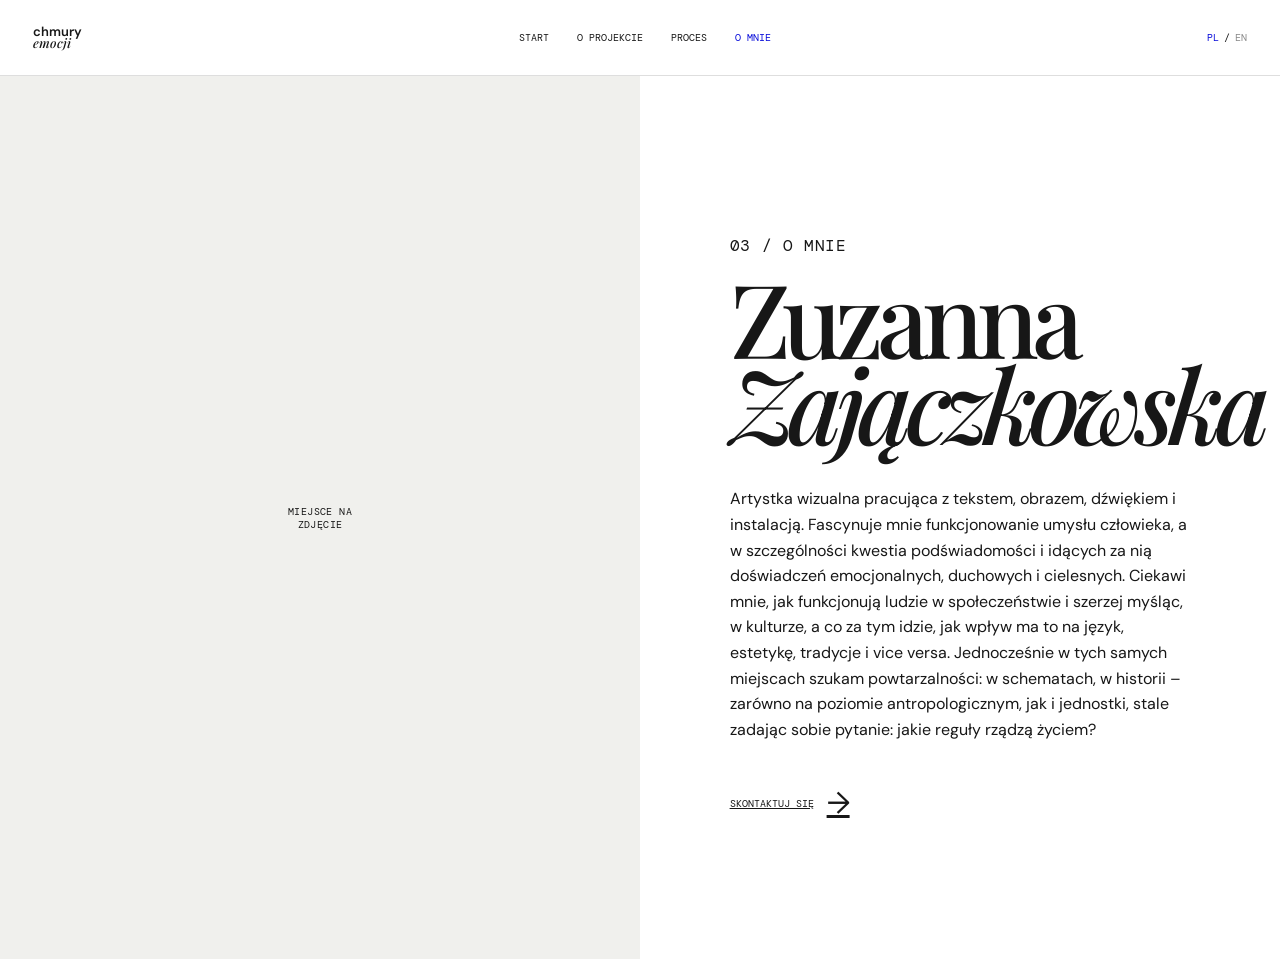
==== o-mnie.html @ e8b68620 "Initial commit" ====
<!doctype html>
<html lang="pl">
  <head>
    <meta charset="UTF-8" />
    <meta name="viewport" content="width=device-width, initial-scale=1.0" />
    <meta name="description" content="O autorce projektu Chmury emocji." />
    <title>O mnie — chmury emocji</title>
    <link rel="preconnect" href="https://fonts.googleapis.com" />
    <link rel="preconnect" href="https://fonts.gstatic.com" crossorigin />
    <link href="https://fonts.googleapis.com/css2?family=DM+Mono:wght@400;500&family=DM+Sans:opsz,wght@9..40,400;9..40,500;9..40,600&family=Playfair+Display:ital,wght@0,500;0,600;1,500&display=swap" rel="stylesheet" />
    <link rel="stylesheet" href="style.css" />
  </head>
  <body data-title-pl="O mnie — chmury emocji" data-title-en="About me — emotional clouds">
    <header class="info-nav"><a class="logo" href="index.html">chmury<br /><em>emocji</em></a><nav><a href="index.html" data-i18n="nav-start">start</a><a href="o-projekcie.html" data-i18n="nav-about">o projekcie</a><a href="proces.html" data-i18n="nav-process">proces</a><a class="active" href="o-mnie.html" data-i18n="nav-me">o mnie</a></nav><div class="language-switch" aria-label="Wybór języka"><button type="button" data-lang="pl">PL</button><span>/</span><button type="button" data-lang="en">EN</button></div></header>
    <main class="about-page">
      <div class="portrait-placeholder"><span class="mono" data-i18n="about-photo">miejsce na<br />zdjęcie</span></div>
      <section class="about-copy"><p class="mono" data-i18n="about-label">03 / o mnie</p><h1 data-i18n="about-name">Zuzanna<br /><em>Zajączkowska</em></h1><p data-i18n="about-description">Artystka wizualna pracująca z tekstem, obrazem, dźwiękiem i instalacją. Fascynuje mnie funkcjonowanie umysłu człowieka, a w szczególności kwestia podświadomości i idących za nią doświadczeń emocjonalnych, duchowych i cielesnych. Ciekawi mnie, jak funkcjonują ludzie w społeczeństwie i szerzej myśląc, w kulturze, a co za tym idzie, jak wpływ ma to na język, estetykę, tradycje i vice versa. Jednocześnie w tych samych miejscach szukam powtarzalności: w schematach, w historii – zarówno na poziomie antropologicznym, jak i jednostki, stale zadając sobie pytanie: jakie reguły rządzą życiem?</p><a class="contact-link" href="mailto:zuzanna.zajaczkowska@o2.pl" data-i18n="contact">skontaktuj się <span aria-hidden="true">→</span></a></section>
    </main>
    <script src="language.js"></script>
  </body>
</html>
---- style.css ----
:root {
  --ink: #171717;
  --paper: #fff;
  --blue: #080cda;
  --line: #dedede;
  --soft: #f6f6f3;
}

* { box-sizing: border-box; }

html, body {
  min-height: 100%;
  margin: 0;
  background: var(--paper);
  color: var(--ink);
  font-family: 'DM Sans', Arial, sans-serif;
}

button { font: inherit; }

.mono {
  font: 10px 'DM Mono', monospace;
  letter-spacing: .04em;
  text-transform: uppercase;
}

.logo {
  color: var(--ink);
  font-size: 13px;
  font-weight: 600;
  line-height: .85;
  text-decoration: none;
}

.logo em, h1 em, h2 em {
  font-family: 'Playfair Display', Georgia, serif;
  font-weight: 500;
}

.gallery-page { overflow: hidden; }

.gallery-header, .info-nav {
  align-items: center;
  background: #fffffff0;
  border-bottom: 1px solid var(--line);
  display: flex;
  height: 76px;
  justify-content: space-between;
  padding: 0 33px;
}

.gallery-header {
  inset: 0 0 auto;
  position: fixed;
  z-index: 10;
  backdrop-filter: blur(7px);
}

.gallery-header nav, .info-nav nav {
  display: flex;
  gap: 28px;
  font: 10px 'DM Mono', monospace;
  text-transform: uppercase;
}

.gallery-header nav a, .info-nav nav a {
  color: var(--ink);
  text-decoration: none;
}

.gallery-header nav .active, .info-nav nav .active { color: var(--blue); }

.language-switch {
  align-items: center;
  display: flex;
  font: 10px 'DM Mono', monospace;
  gap: 5px;
}

.language-switch button {
  background: none;
  border: 0;
  color: #8a8a8a;
  cursor: pointer;
  font: inherit;
  padding: 3px 0;
}

.language-switch button.active { color: var(--blue); }

.gallery-main {
  height: 100svh;
  padding-top: 76px;
  position: relative;
}

.viewport {
  background: linear-gradient(120deg, #fcfcfc, #f4f4f2);
  cursor: grab;
  height: 100%;
  overflow: hidden;
  position: relative;
  touch-action: none;
  width: 100%;
}

.viewport.dragging { cursor: grabbing; }

.canvas {
  background-image: linear-gradient(#1111110e 1px, transparent 1px), linear-gradient(90deg, #1111110e 1px, transparent 1px);
  background-size: 100px 100px;
  height: 2600px;
  position: absolute;
  transform: translate(-1180px, -240px);
  width: 5200px;
}

.canvas-line { background: #11111115; position: absolute; }
.canvas-line.vertical { height: 100%; left: 50%; width: 1px; }
.canvas-line.horizontal { height: 1px; top: 50%; width: 100%; }

.work {
  background: transparent;
  border: 0;
  cursor: pointer;
  filter: drop-shadow(1px 5px 5px #0002);
  height: var(--h);
  left: var(--x);
  padding: 0;
  position: absolute;
  top: var(--y);
  transition: filter .2s, transform .2s;
  width: var(--w);
}

.work img {
  display: block;
  height: 100%;
  mix-blend-mode: multiply;
  object-fit: fill;
  opacity: .82;
  width: 100%;
}

.work span {
  color: #555;
  font: 10px 'DM Mono', monospace;
  left: 0;
  position: absolute;
  top: -17px;
}

.work:hover, .work:focus-visible {
  filter: drop-shadow(2px 10px 8px #0004);
  outline: 0;
  transform: scale(1.06);
  z-index: 5;
}

.work:hover img, .work:focus-visible img { opacity: 1; }
.w01 { rotate: -2deg; }.w02 { rotate: 2deg; }.w03 { rotate: -5deg; }.w04 { rotate: 4deg; }
.w05 { rotate: -3deg; }.w06 { rotate: 1deg; }.w07 { rotate: 3deg; }.w08 { rotate: -4deg; }
.w09 { rotate: 5deg; }.w10 { rotate: -2deg; }.w11 { rotate: 3deg; }.w12 { rotate: -1deg; }
.w13 { rotate: 4deg; }.w14 { rotate: -3deg; }.w15 { rotate: 2deg; }.w16 { rotate: -5deg; }
.w17 { rotate: 1deg; }.w18 { rotate: -3deg; }

.work-modal {
  background: #fff;
  border: 0;
  border-radius: 0;
  box-shadow: 0 20px 50px #0004;
  grid-template-columns: 46% 54%;
  height: min(650px, 82vh);
  padding: 0;
  width: min(1050px, 90vw);
}

.work-modal[open] { display: grid; }
.work-modal::backdrop { background: #111b; backdrop-filter: blur(3px); }

.modal-close {
  align-items: center;
  background: #fff;
  border: 0;
  color: var(--ink);
  cursor: pointer;
  display: grid;
  font: 26px/1 Arial;
  height: 34px;
  position: absolute;
  right: 14px;
  top: 14px;
  width: 34px;
  z-index: 2;
}

.modal-work {
  background: #f9f9f7;
  display: grid;
  min-width: 0;
  padding: 48px;
  place-items: center;
  position: relative;
}

.modal-work > img { max-height: 100%; max-width: 100%; object-fit: contain; }

.modal-pager {
  align-items: center;
  bottom: 27px;
  display: flex;
  gap: 14px;
  position: absolute;
  right: 28px;
}

.modal-pager button {
  background: none;
  border: 0;
  color: var(--blue);
  cursor: pointer;
  font-size: 45px;
  line-height: .5;
}

.modal-pager span { color: var(--blue); font: 18px 'DM Mono', monospace; letter-spacing: 8px; }

.modal-info { color: var(--blue); display: flex; flex-direction: column; padding: 72px 56px 40px; }
.modal-info h1 { font: 600 clamp(43px, 5vw, 72px)/.88 'DM Sans', sans-serif; letter-spacing: -.06em; margin: 15px 0 50px; }
.modal-description { font-size: 17px; line-height: 1.58; max-width: 390px; }
.modal-description p { margin: 0 0 22px; }
.modal-technique { font-size: 14px; font-weight: 500; margin-top: auto; }

.content-page { margin: auto; max-width: 1440px; }

.page-intro {
  border-bottom: 1px solid var(--line);
  display: grid;
  gap: 5vw;
  grid-template-columns: 25% 1fr;
  min-height: 66vh;
  padding: 11vw 8vw;
}

.page-intro h1, .about-copy h1 {
  font: 500 clamp(56px, 8vw, 120px)/.84 'Playfair Display', Georgia, serif;
  letter-spacing: -.07em;
  margin: 0 0 40px;
}

.page-intro div > p { font-size: 17px; line-height: 1.6; max-width: 590px; }

.project-media {
  display: grid;
  gap: 18px;
  grid-template-columns: repeat(2, minmax(0, 1fr));
  padding: 5vw 8vw 10vw;
}

.project-media figure { margin: 0; }
.project-media img { display: block; height: 360px; object-fit: cover; width: 100%; }
.project-media figcaption { font: 10px 'DM Mono', monospace; margin-top: 9px; text-transform: uppercase; }

.process-page { background: var(--soft); }
.process-page .page-intro { background: #fff; }
.process-list { list-style: none; margin: 0; padding: 0 8vw 10vw 33%; }
.process-list li { border-top: 1px solid var(--line); display: grid; gap: 30px; grid-template-columns: 42px 1fr; padding: 20px 0; }
.process-list > li > span { color: var(--blue); font: 10px 'DM Mono', monospace; padding-top: 6px; }
.process-list h2 { font-size: 20px; font-weight: 500; margin: 0 0 8px; }
.process-list p { font-size: 15px; line-height: 1.5; margin: 0; max-width: 480px; }

.about-page { display: grid; grid-template-columns: 1fr 1fr; min-height: calc(100svh - 76px); }
.portrait-placeholder { align-items: center; background: #f0f0ed; display: flex; justify-content: center; text-align: center; }
.about-copy { padding: 11vw 14%; }
.about-copy > p:not(.statement) { font-size: 16px; line-height: 1.6; max-width: 470px; }
.statement { font: italic 24px/1.35 'Playfair Display', Georgia, serif; margin-top: 36px; max-width: 450px; }

.contact-link {
  align-items: center;
  background: none;
  border: 0;
  color: var(--ink);
  cursor: pointer;
  display: flex;
  font: 10px 'DM Mono', monospace;
  gap: 13px;
  margin-top: 46px;
  padding: 0;
  text-transform: uppercase;
}

.contact-link span { font: 30px/1 'DM Sans', sans-serif; transition: transform .2s; }
.contact-link:hover span { transform: translateX(6px); }

@media (max-width: 700px) {
  .gallery-header, .info-nav { height: 68px; padding: 0 16px; }
  .gallery-header nav, .info-nav nav { gap: 13px; font-size: 8px; }
  .logo { font-size: 11px; }
  .gallery-main { padding-top: 68px; }
  .canvas { transform: translate(-1300px, -390px); }
  .work-modal { grid-template-columns: 1fr; grid-template-rows: 48% 52%; height: 86vh; width: 92vw; }
  .language-switch { font-size: 8px; gap: 4px; }
  .modal-close { right: 11px; top: 11px; }
  .modal-work { padding: 31px; }
  .modal-info { padding: 30px; }
  .modal-info h1 { font-size: 48px; margin: 11px 0 22px; }
  .modal-description { font-size: 14px; }
  .modal-technique { margin-top: 5px; }
  .page-intro { display: block; min-height: auto; padding: 28vw 8vw; }
  .page-intro > .mono { display: block; margin-bottom: 42px; }
  .page-intro h1, .about-copy h1 { font-size: 16vw; }
  .page-intro div > p { font-size: 16px; }
  .project-media { grid-template-columns: 1fr; padding: 8vw; }
  .project-media img { height: min(115vw, 440px); }
  .process-list { padding: 0 8vw 22vw; }
  .process-list li { gap: 14px; grid-template-columns: 35px 1fr; }
  .about-page { grid-template-columns: 1fr; }
  .portrait-placeholder { min-height: 430px; }
  .about-copy { padding: 20vw 8vw; }
}
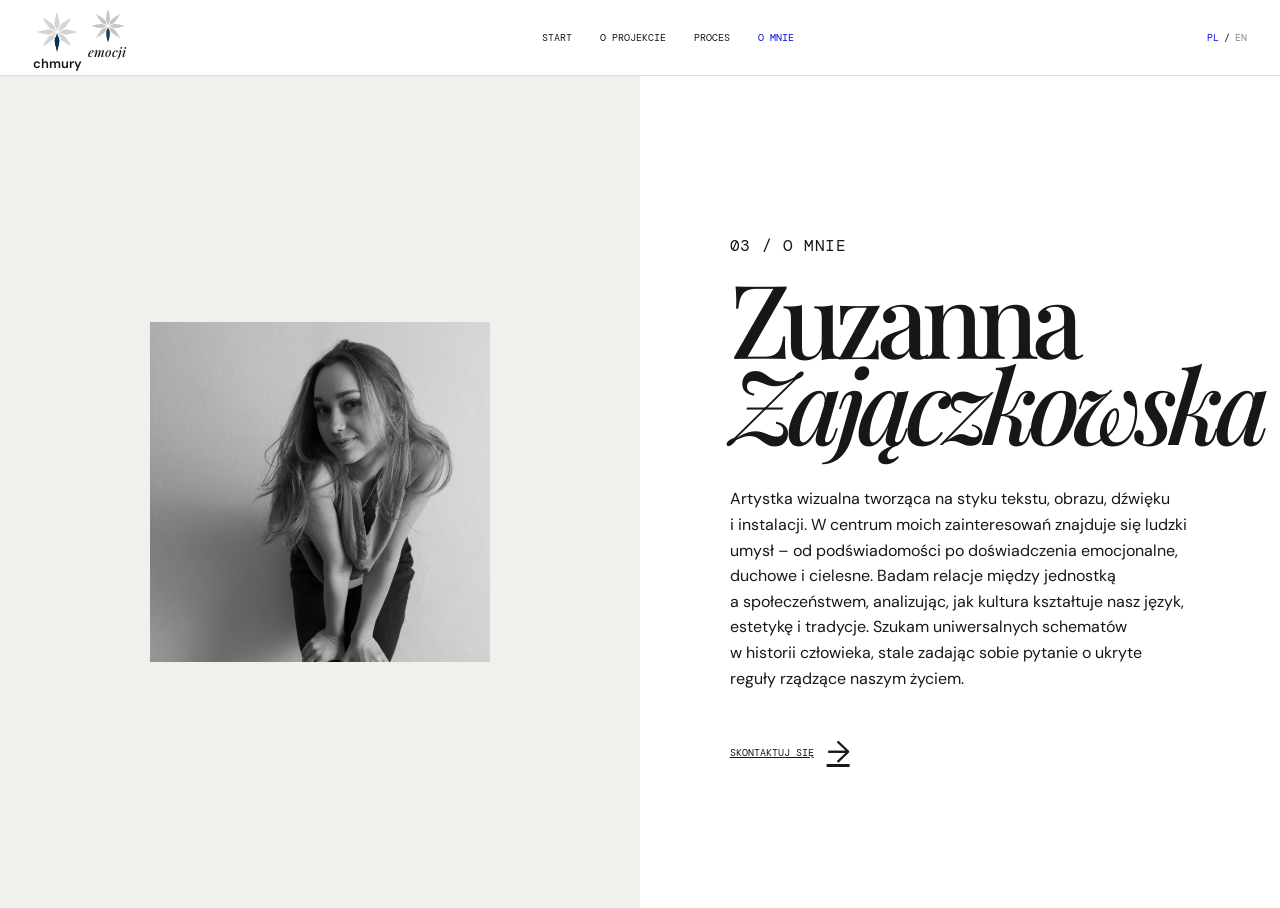
==== commit 42c4843a: "Aktualizacja strony" ====
--- a/o-mnie.html
+++ b/o-mnie.html
@@ -9,13 +9,18 @@
     <link rel="preconnect" href="https://fonts.gstatic.com" crossorigin />
     <link href="https://fonts.googleapis.com/css2?family=DM+Mono:wght@400;500&family=DM+Sans:opsz,wght@9..40,400;9..40,500;9..40,600&family=Playfair+Display:ital,wght@0,500;0,600;1,500&display=swap" rel="stylesheet" />
     <link rel="stylesheet" href="style.css" />
-  </head>
+  <link rel="stylesheet" href="final-overrides.css">
+  <script defer src="final-overrides.js"></script>
+  <link rel="stylesheet" href="board-final.css">
+  <script defer src="board-final.js"></script>
+</head>
   <body data-title-pl="O mnie — chmury emocji" data-title-en="About me — emotional clouds">
     <header class="info-nav"><a class="logo" href="index.html">chmury<br /><em>emocji</em></a><nav><a href="index.html" data-i18n="nav-start">start</a><a href="o-projekcie.html" data-i18n="nav-about">o projekcie</a><a href="proces.html" data-i18n="nav-process">proces</a><a class="active" href="o-mnie.html" data-i18n="nav-me">o mnie</a></nav><div class="language-switch" aria-label="Wybór języka"><button type="button" data-lang="pl">PL</button><span>/</span><button type="button" data-lang="en">EN</button></div></header>
     <main class="about-page">
-      <div class="portrait-placeholder"><span class="mono" data-i18n="about-photo">miejsce na<br />zdjęcie</span></div>
-      <section class="about-copy"><p class="mono" data-i18n="about-label">03 / o mnie</p><h1 data-i18n="about-name">Zuzanna<br /><em>Zajączkowska</em></h1><p data-i18n="about-description">Artystka wizualna pracująca z tekstem, obrazem, dźwiękiem i instalacją. Fascynuje mnie funkcjonowanie umysłu człowieka, a w szczególności kwestia podświadomości i idących za nią doświadczeń emocjonalnych, duchowych i cielesnych. Ciekawi mnie, jak funkcjonują ludzie w społeczeństwie i szerzej myśląc, w kulturze, a co za tym idzie, jak wpływ ma to na język, estetykę, tradycje i vice versa. Jednocześnie w tych samych miejscach szukam powtarzalności: w schematach, w historii – zarówno na poziomie antropologicznym, jak i jednostki, stale zadając sobie pytanie: jakie reguły rządzą życiem?</p><a class="contact-link" href="mailto:zuzanna.zajaczkowska@o2.pl" data-i18n="contact">skontaktuj się <span aria-hidden="true">→</span></a></section>
+      <div class="portrait-placeholder"><img src="public/assets/portrait.jpg" alt="Zuzanna Zajączkowska" /></div>
+      <section class="about-copy"><p class="mono" data-i18n="about-label">03 / o mnie</p><h1 data-i18n="about-name">Zuzanna<br /><em>Zajączkowska</em></h1><p data-i18n="about-description">Artystka wizualna tworząca na styku tekstu, obrazu, dźwięku i&nbsp;instalacji. W&nbsp;centrum moich zainteresowań znajduje się ludzki umysł – od podświadomości po doświadczenia emocjonalne, duchowe i&nbsp;cielesne. Badam relacje między jednostką a&nbsp;społeczeństwem, analizując, jak kultura kształtuje nasz język, estetykę i&nbsp;tradycje. Szukam uniwersalnych schematów w&nbsp;historii człowieka, stale zadając sobie pytanie o&nbsp;ukryte reguły rządzące naszym życiem.</p><a class="contact-link" href="mailto:zuzanna.zajaczkowska@o2.pl" data-i18n="contact">skontaktuj się <span aria-hidden="true">→</span></a></section>
     </main>
     <script src="language.js"></script>
-  </body>
+  <script src="site-overrides.js"></script>
+</body>
 </html>
--- a/style.css
+++ b/style.css
@@ -96,15 +96,11 @@
 
 .viewport {
   background: linear-gradient(120deg, #fcfcfc, #f4f4f2);
-  cursor: grab;
   height: 100%;
   overflow: hidden;
   position: relative;
-  touch-action: none;
   width: 100%;
 }
-
-.viewport.dragging { cursor: grabbing; }
 
 .canvas {
   background-image: linear-gradient(#1111110e 1px, transparent 1px), linear-gradient(90deg, #1111110e 1px, transparent 1px);
@@ -267,12 +263,13 @@
 .process-list li { border-top: 1px solid var(--line); display: grid; gap: 30px; grid-template-columns: 42px 1fr; padding: 20px 0; }
 .process-list > li > span { color: var(--blue); font: 10px 'DM Mono', monospace; padding-top: 6px; }
 .process-list h2 { font-size: 20px; font-weight: 500; margin: 0 0 8px; }
-.process-list p { font-size: 15px; line-height: 1.5; margin: 0; max-width: 480px; }
+.process-list p { font-size: 15px; line-height: 1.5; margin: 0; max-width: 480px; text-wrap: pretty; }
 
 .about-page { display: grid; grid-template-columns: 1fr 1fr; min-height: calc(100svh - 76px); }
-.portrait-placeholder { align-items: center; background: #f0f0ed; display: flex; justify-content: center; text-align: center; }
+.portrait-placeholder { align-items: center; background: #f0f0ed; display: flex; justify-content: center; padding: 40px; text-align: center; }
+.portrait-placeholder img { aspect-ratio: 1; display: block; object-fit: cover; object-position: center; width: min(28vw, 340px); }
 .about-copy { padding: 11vw 14%; }
-.about-copy > p:not(.statement) { font-size: 16px; line-height: 1.6; max-width: 470px; }
+.about-copy > p:not(.statement) { font-size: 16px; line-height: 1.6; max-width: 470px; text-wrap: pretty; }
 .statement { font: italic 24px/1.35 'Playfair Display', Georgia, serif; margin-top: 36px; max-width: 450px; }
 
 .contact-link {
@@ -316,5 +313,6 @@
   .process-list li { gap: 14px; grid-template-columns: 35px 1fr; }
   .about-page { grid-template-columns: 1fr; }
   .portrait-placeholder { min-height: 430px; }
+  .portrait-placeholder img { width: min(68vw, 340px); }
   .about-copy { padding: 20vw 8vw; }
 }
--- a/final-overrides.css
+++ b/final-overrides.css
@@ -0,0 +1,104 @@
+/* Final layout refinements for the five-work interactive board. */
+:root {
+  --board-header-height: 86px;
+}
+
+.gallery-header .logo,
+header .logo {
+  display: inline-flex !important;
+  align-items: center !important;
+  gap: 0.6rem !important;
+  white-space: nowrap !important;
+}
+
+.gallery-header .logo .plutchik-icon,
+header .logo .plutchik-icon {
+  display: block !important;
+  width: 40px !important;
+  height: 40px !important;
+  min-width: 40px !important;
+  object-fit: contain !important;
+  opacity: 1 !important;
+  visibility: visible !important;
+  filter: none !important;
+  mix-blend-mode: normal !important;
+}
+
+body.gallery-page {
+  overflow: hidden !important;
+}
+
+body.gallery-page #canvas {
+  position: relative !important;
+  width: 100% !important;
+  height: calc(100vh - var(--board-header-height)) !important;
+  min-height: 560px !important;
+  overflow: hidden !important;
+  transform: none !important;
+  translate: none !important;
+  touch-action: none !important;
+  cursor: default !important;
+}
+
+body.gallery-page #canvas .work {
+  position: absolute !important;
+  display: block !important;
+  height: auto !important;
+  aspect-ratio: auto !important;
+  margin: 0 !important;
+  padding: 0 !important;
+  border: 0 !important;
+  background: transparent !important;
+  transform: none !important;
+  animation: none !important;
+  opacity: 1 !important;
+  box-shadow: none !important;
+  cursor: pointer !important;
+}
+
+body.gallery-page #canvas .work img {
+  display: block !important;
+  width: 100% !important;
+  height: auto !important;
+  max-width: 100% !important;
+  max-height: none !important;
+  object-fit: contain !important;
+  object-position: center !important;
+  aspect-ratio: auto !important;
+}
+
+body.gallery-page #canvas .work:not(.w01):not(.w02):not(.w03):not(.w04):not(.w05) {
+  display: none !important;
+}
+
+/* The widths are deliberate: images retain their original file proportions. */
+body.gallery-page #canvas .work.w01 { left: 4% !important; top: 20% !important; width: 13.2% !important; }
+body.gallery-page #canvas .work.w02 { left: 23% !important; top: 18% !important; width: 18.5% !important; }
+body.gallery-page #canvas .work.w03 { left: 51% !important; top: 34% !important; width: 11.8% !important; }
+body.gallery-page #canvas .work.w04 { left: 67% !important; top: 15% !important; width: 10.6% !important; }
+body.gallery-page #canvas .work.w05 { left: 83% !important; top: 27% !important; width: 11.7% !important; }
+
+/* A work can only be opened directly; modal navigation is intentionally absent. */
+#workModal .modal-nav,
+#workModal .modal-pagination,
+#workModal .slider-controls,
+#workModal [data-direction],
+#workModal [data-slide] {
+  display: none !important;
+}
+
+@media (max-width: 820px) {
+  :root {
+    --board-header-height: 72px;
+  }
+
+  body.gallery-page #canvas {
+    min-height: calc(100svh - var(--board-header-height)) !important;
+  }
+
+  body.gallery-page #canvas .work.w01 { left: 3% !important; top: 24% !important; width: 18% !important; }
+  body.gallery-page #canvas .work.w02 { left: 22% !important; top: 19% !important; width: 24% !important; }
+  body.gallery-page #canvas .work.w03 { left: 51% !important; top: 39% !important; width: 16% !important; }
+  body.gallery-page #canvas .work.w04 { left: 68% !important; top: 19% !important; width: 14% !important; }
+  body.gallery-page #canvas .work.w05 { left: 84% !important; top: 31% !important; width: 13% !important; }
+}
--- a/board-final.css
+++ b/board-final.css
@@ -0,0 +1,108 @@
+/* Final layout pass for the fixed five-work board. */
+:root {
+  --board-header-height: 86px;
+}
+
+body.gallery-page {
+  overflow: hidden !important;
+}
+
+.gallery-header .logo {
+  display: inline-flex !important;
+  align-items: center !important;
+  gap: 9px !important;
+  white-space: nowrap !important;
+}
+
+.gallery-header .logo .plutchik-icon {
+  display: block !important;
+  position: static !important;
+  width: 42px !important;
+  height: 42px !important;
+  min-width: 42px !important;
+  flex: 0 0 42px !important;
+  object-fit: contain !important;
+  object-position: center !important;
+  visibility: visible !important;
+  opacity: 1 !important;
+  transform: none !important;
+  filter: contrast(1.45) saturate(1.1) !important;
+}
+
+#canvas {
+  position: relative !important;
+  width: 100% !important;
+  height: calc(100vh - var(--board-header-height)) !important;
+  min-height: 590px !important;
+  overflow: hidden !important;
+  transform: none !important;
+  cursor: default !important;
+  touch-action: none !important;
+}
+
+#canvas .work {
+  position: absolute !important;
+  display: block !important;
+  height: auto !important;
+  aspect-ratio: auto !important;
+  margin: 0 !important;
+  padding: 0 !important;
+  overflow: visible !important;
+  background: transparent !important;
+  border: 0 !important;
+  transform: none !important;
+  animation: none !important;
+  cursor: pointer !important;
+  pointer-events: auto !important;
+}
+
+#canvas .work img {
+  display: block !important;
+  width: 100% !important;
+  height: auto !important;
+  min-height: 0 !important;
+  max-width: none !important;
+  max-height: none !important;
+  aspect-ratio: auto !important;
+  object-fit: contain !important;
+  object-position: center !important;
+}
+
+#canvas .work:not(.w01):not(.w02):not(.w03):not(.w04):not(.w05) {
+  display: none !important;
+}
+
+#canvas .w01 { left: 4% !important; top: 19% !important; width: 13.4% !important; z-index: 2 !important; }
+#canvas .w02 { left: 22.3% !important; top: 15% !important; width: 18.8% !important; z-index: 3 !important; }
+#canvas .w03 { left: 49.2% !important; top: 37% !important; width: 13.4% !important; z-index: 2 !important; }
+#canvas .w04 { left: 67.2% !important; top: 15% !important; width: 10.8% !important; z-index: 3 !important; }
+#canvas .w05 { left: 82.8% !important; top: 28% !important; width: 11.8% !important; z-index: 2 !important; }
+
+#workModal .work-nav,
+#workModal .modal-nav,
+#workModal .prev,
+#workModal .next,
+#workModal [data-direction] {
+  display: none !important;
+}
+
+@media (max-width: 700px) {
+  :root { --board-header-height: 76px; }
+
+  #canvas {
+    min-height: 610px !important;
+  }
+
+  .gallery-header .logo .plutchik-icon {
+    width: 34px !important;
+    height: 34px !important;
+    min-width: 34px !important;
+    flex-basis: 34px !important;
+  }
+
+  #canvas .w01 { left: 3.5% !important; top: 11% !important; width: 17% !important; }
+  #canvas .w02 { left: 21% !important; top: 22% !important; width: 23% !important; }
+  #canvas .w03 { left: 47% !important; top: 54% !important; width: 18% !important; }
+  #canvas .w04 { left: 66% !important; top: 13% !important; width: 15% !important; }
+  #canvas .w05 { left: 80% !important; top: 35% !important; width: 16% !important; }
+}
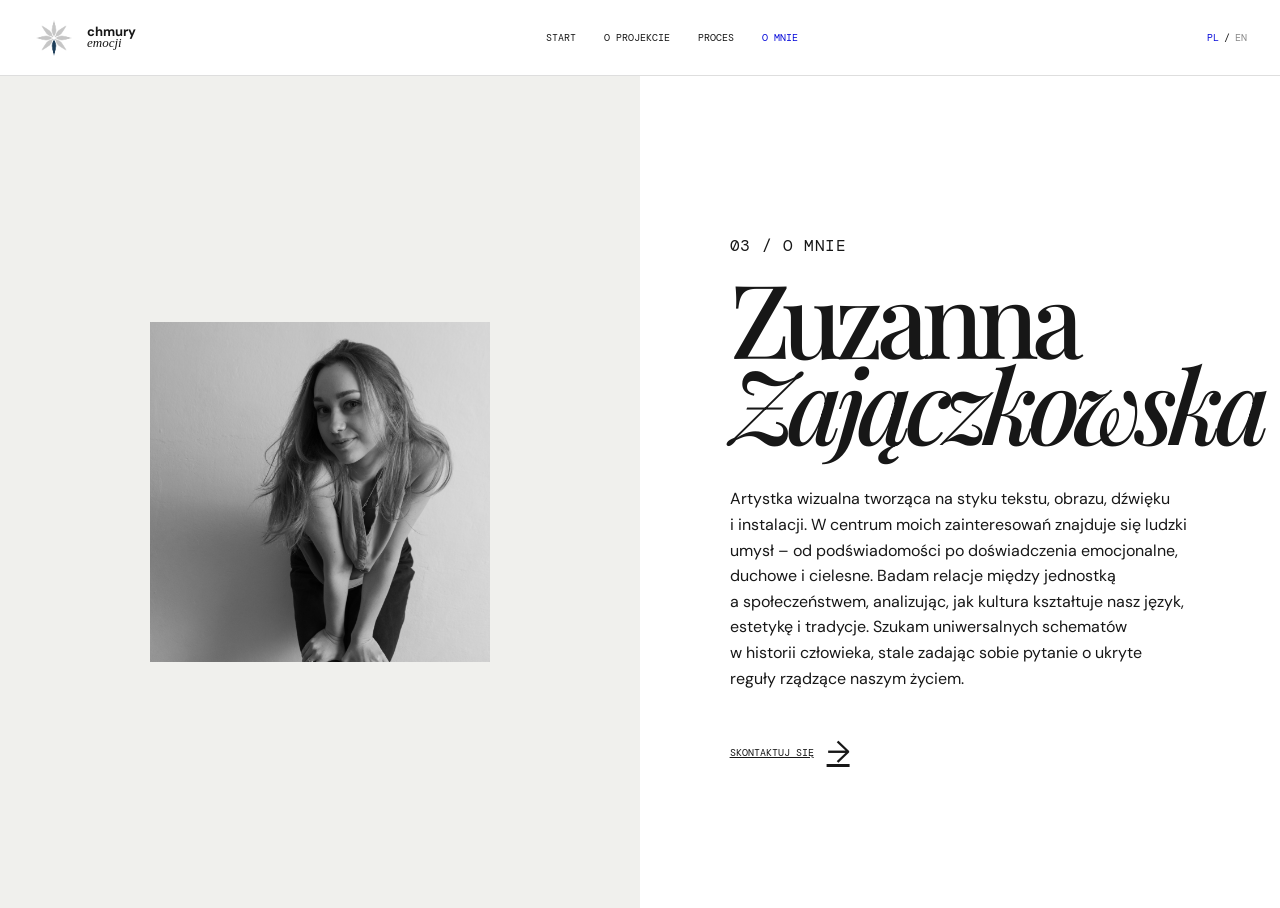
==== commit 0aa96d40: "Kolejna aktualizacja strony" ====
--- a/o-mnie.html
+++ b/o-mnie.html
@@ -22,5 +22,7 @@
     </main>
     <script src="language.js"></script>
   <script src="site-overrides.js"></script>
+  <script src="ui-fixes.js"></script>
+  <script src="final-fixes.js"></script>
 </body>
 </html>
